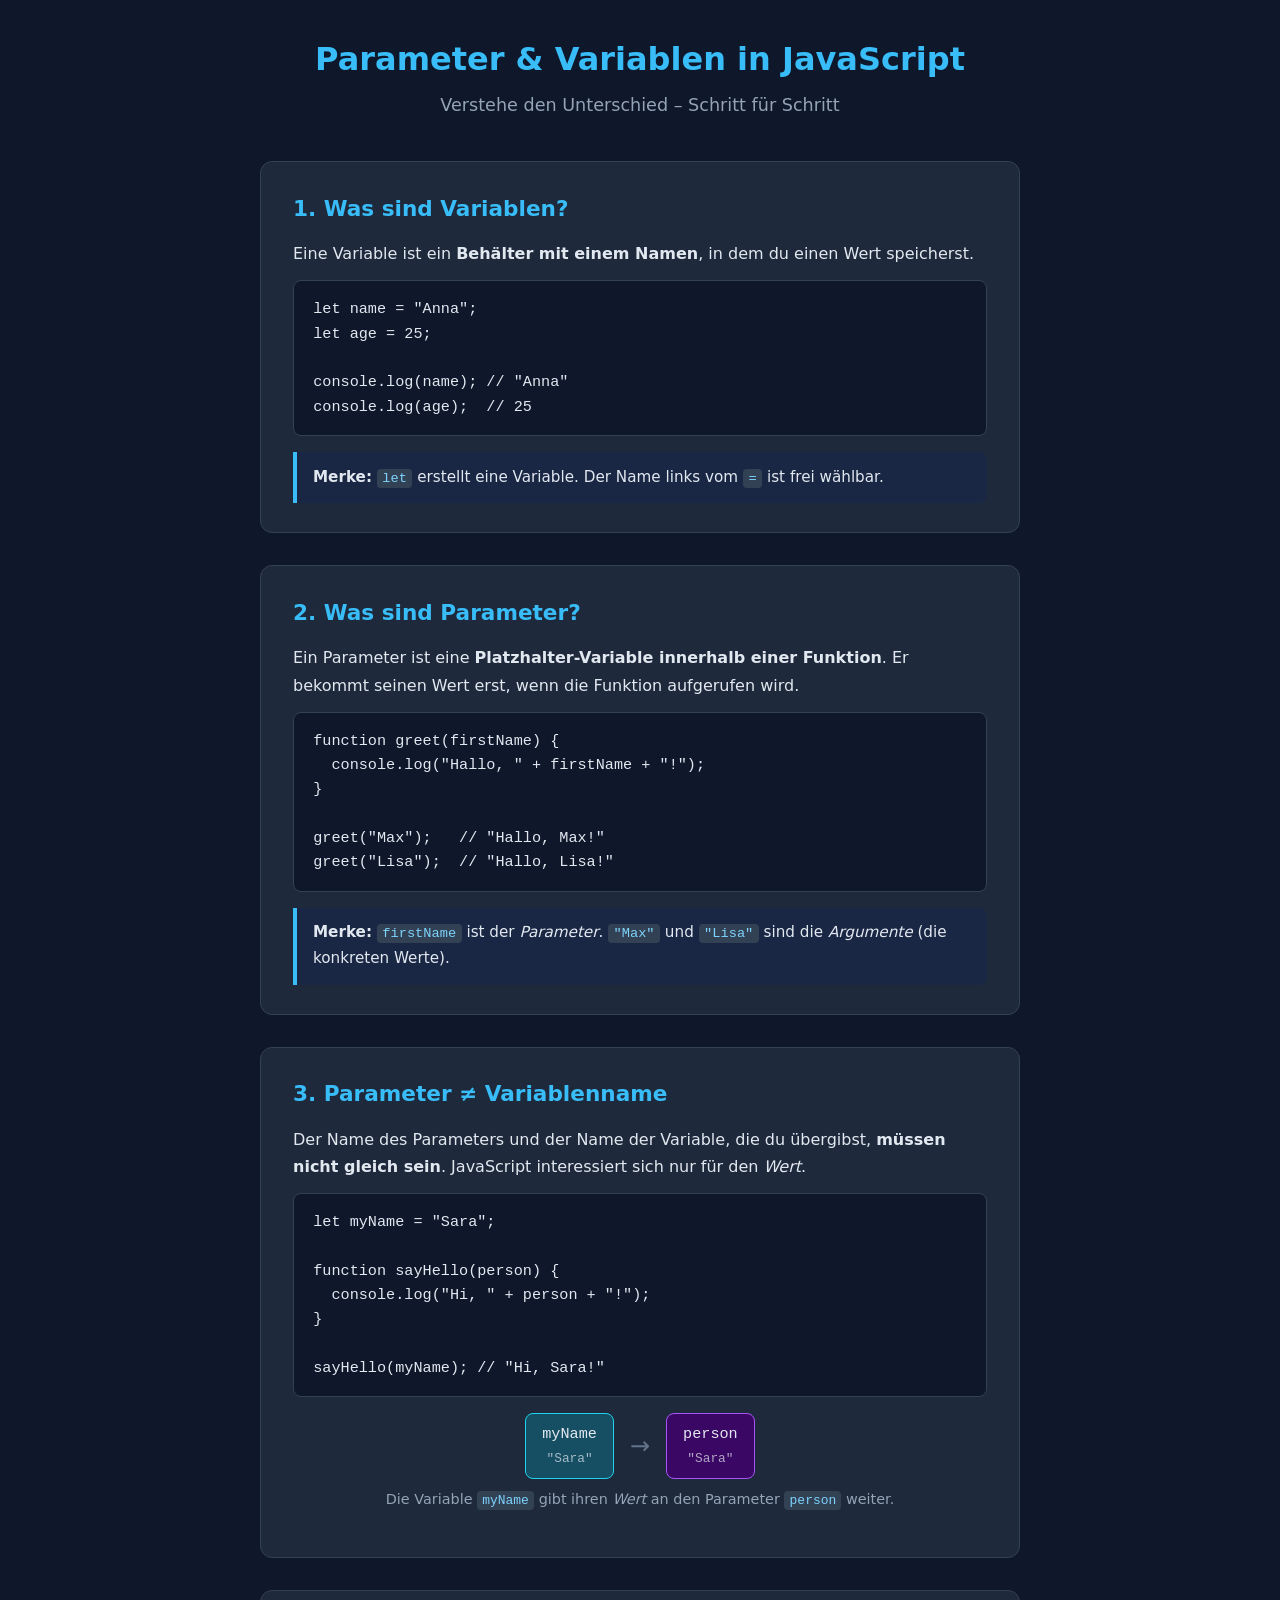
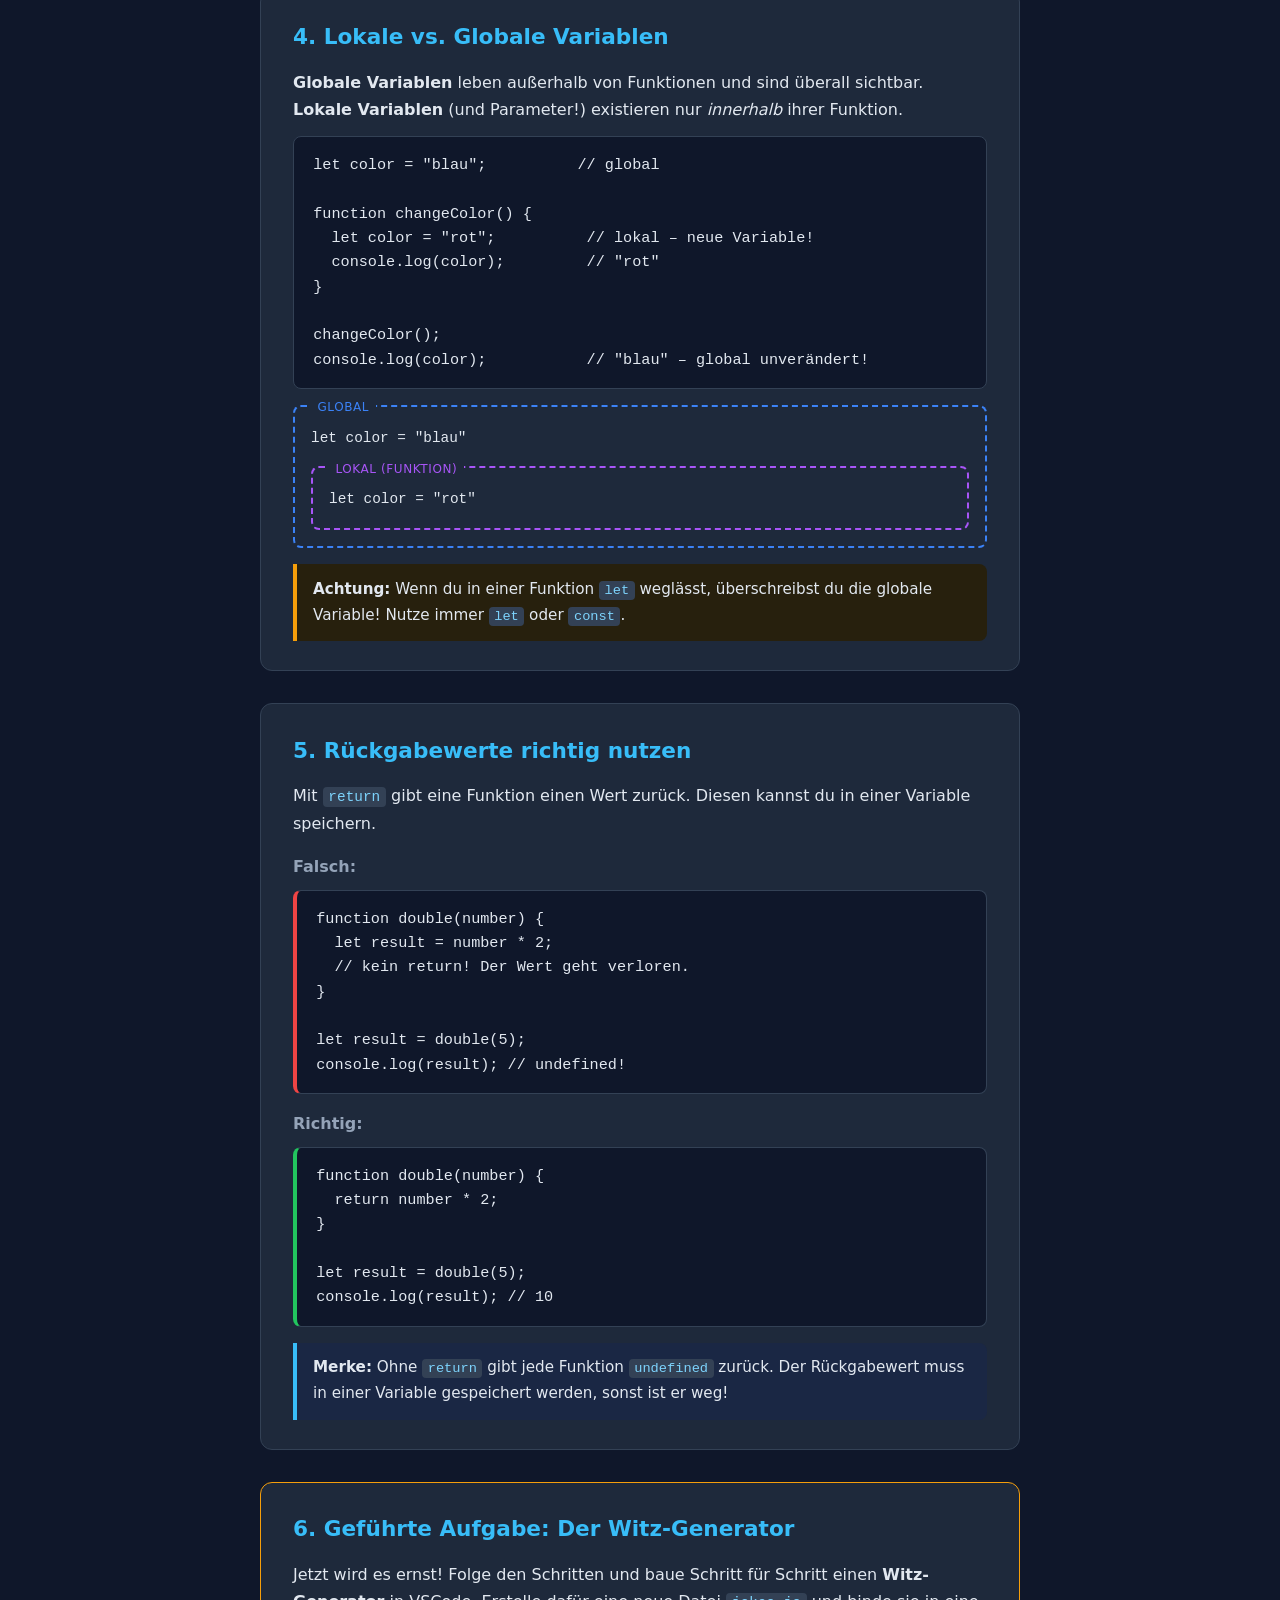
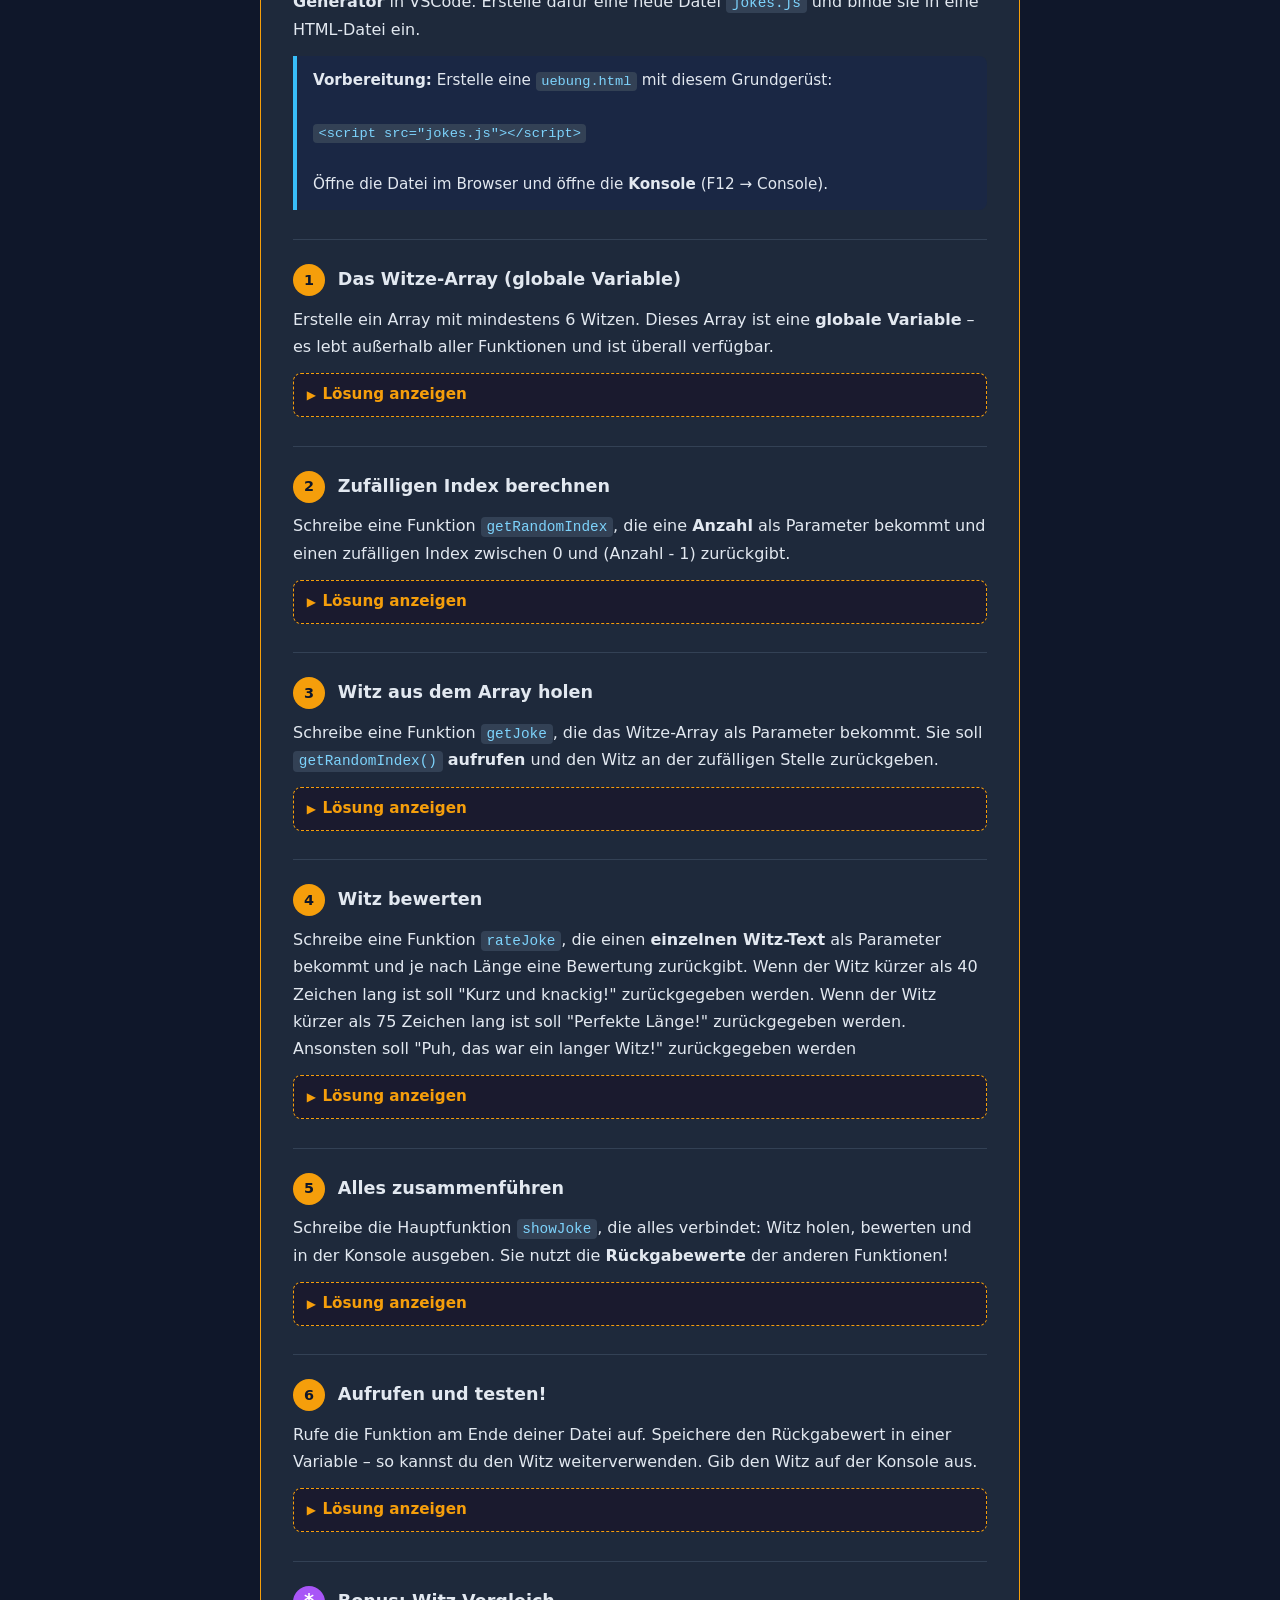
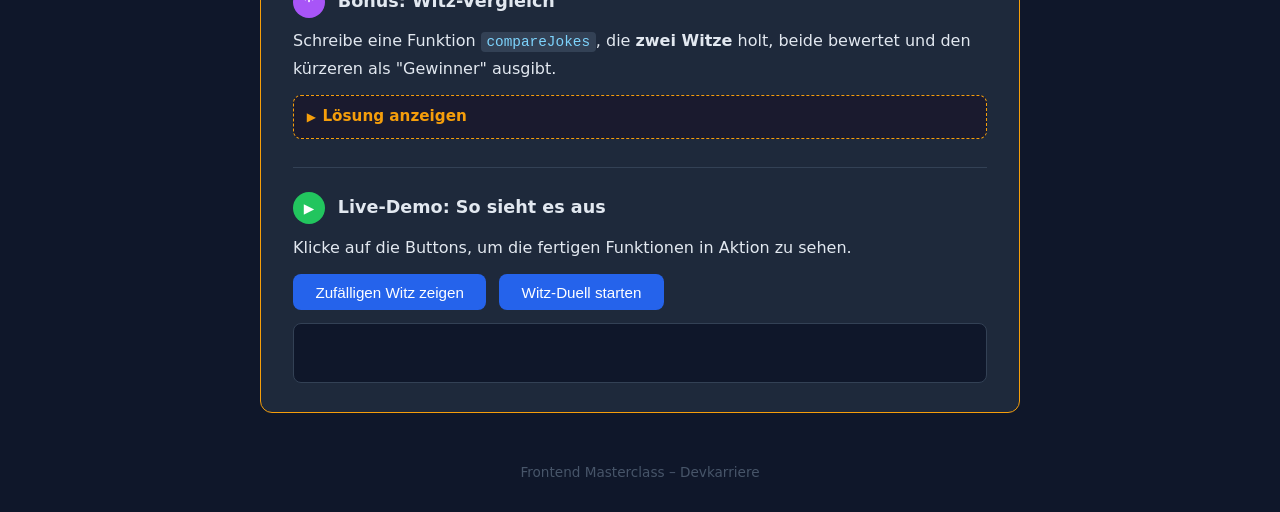
==== Parameters/index.html @ 8b251b3a "feat: Add new trainings tasks" ====
<!doctype html>
<html lang="de">
  <head>
    <meta charset="UTF-8" />
    <meta name="viewport" content="width=device-width, initial-scale=1.0" />
    <title>Parameter & Variablen in JavaScript</title>
    <link rel="stylesheet" href="style.css" />
  </head>
  <body>
    <header>
      <h1>Parameter & Variablen in JavaScript</h1>
      <p class="subtitle">
        Verstehe den Unterschied &ndash; Schritt für Schritt
      </p>
    </header>

    <main>
      <!-- Sektion 1: Was sind Variablen? -->
      <section class="card">
        <h2>1. Was sind Variablen?</h2>
        <p>
          Eine Variable ist ein <strong>Behälter mit einem Namen</strong>, in
          dem du einen Wert speicherst.
        </p>
        <pre><code>let name = "Anna";
let age = 25;

console.log(name); // "Anna"
console.log(age);  // 25</code></pre>
        <div class="hint">
          <strong>Merke:</strong> <code>let</code> erstellt eine Variable. Der
          Name links vom <code>=</code> ist frei wählbar.
        </div>
      </section>

      <!-- Sektion 2: Was sind Parameter? -->
      <section class="card">
        <h2>2. Was sind Parameter?</h2>
        <p>
          Ein Parameter ist eine
          <strong>Platzhalter-Variable innerhalb einer Funktion</strong>. Er
          bekommt seinen Wert erst, wenn die Funktion aufgerufen wird.
        </p>
        <pre><code>function greet(firstName) {
  console.log("Hallo, " + firstName + "!");
}

greet("Max");   // "Hallo, Max!"
greet("Lisa");  // "Hallo, Lisa!"</code></pre>
        <div class="hint">
          <strong>Merke:</strong> <code>firstName</code> ist der
          <em>Parameter</em>. <code>"Max"</code> und <code>"Lisa"</code> sind
          die <em>Argumente</em> (die konkreten Werte).
        </div>
      </section>

      <!-- Sektion 3: Namen müssen NICHT gleich sein -->
      <section class="card">
        <h2>3. Parameter &ne; Variablenname</h2>
        <p>
          Der Name des Parameters und der Name der Variable, die du übergibst,
          <strong>müssen nicht gleich sein</strong>. JavaScript interessiert
          sich nur für den <em>Wert</em>.
        </p>
        <pre><code>let myName = "Sara";

function sayHello(person) {
  console.log("Hi, " + person + "!");
}

sayHello(myName); // "Hi, Sara!"</code></pre>
        <div class="visual">
          <div class="flow">
            <span class="tag var">myName <small>"Sara"</small></span>
            <span class="arrow">&rarr;</span>
            <span class="tag param">person <small>"Sara"</small></span>
          </div>
          <p class="caption">
            Die Variable <code>myName</code> gibt ihren <em>Wert</em> an den
            Parameter <code>person</code> weiter.
          </p>
        </div>
      </section>

      <!-- Sektion 4: Lokale vs. Globale Variablen -->
      <section class="card">
        <h2>4. Lokale vs. Globale Variablen</h2>
        <p>
          <strong>Globale Variablen</strong> leben außerhalb von Funktionen und
          sind überall sichtbar.<br />
          <strong>Lokale Variablen</strong> (und Parameter!) existieren nur
          <em>innerhalb</em> ihrer Funktion.
        </p>
        <pre><code>let color = "blau";          // global

function changeColor() {
  let color = "rot";          // lokal &ndash; neue Variable!
  console.log(color);         // "rot"
}

changeColor();
console.log(color);           // "blau" &ndash; global unverändert!</code></pre>

        <div class="scope-demo">
          <div class="scope global">
            <span class="label">Global</span>
            <code>let color = "blau"</code>
            <div class="scope local">
              <span class="label">Lokal (Funktion)</span>
              <code>let color = "rot"</code>
            </div>
          </div>
        </div>

        <div class="hint warning">
          <strong>Achtung:</strong> Wenn du in einer Funktion
          <code>let</code> weglässt, überschreibst du die globale Variable!
          Nutze immer <code>let</code> oder <code>const</code>.
        </div>
      </section>

      <!-- Sektion 5: Rückgabewerte -->
      <section class="card">
        <h2>5. Rückgabewerte richtig nutzen</h2>
        <p>
          Mit <code>return</code> gibt eine Funktion einen Wert zurück. Diesen
          kannst du in einer Variable speichern.
        </p>

        <h3>Falsch:</h3>
        <pre class="wrong"><code>function double(number) {
  let result = number * 2;
  // kein return! Der Wert geht verloren.
}

let result = double(5);
console.log(result); // undefined!</code></pre>

        <h3>Richtig:</h3>
        <pre class="right"><code>function double(number) {
  return number * 2;
}

let result = double(5);
console.log(result); // 10</code></pre>

        <div class="hint">
          <strong>Merke:</strong> Ohne <code>return</code> gibt jede Funktion
          <code>undefined</code> zurück. Der Rückgabewert muss in einer Variable
          gespeichert werden, sonst ist er weg!
        </div>
      </section>

      <!-- Sektion 6: Große geführte Aufgabe -->
      <section class="card exercise">
        <h2>6. Geführte Aufgabe: Der Witz-Generator</h2>
        <p>
          Jetzt wird es ernst! Folge den Schritten und baue Schritt für Schritt
          einen <strong>Witz-Generator</strong> in VSCode. Erstelle dafür eine
          neue Datei <code>jokes.js</code> und binde sie in eine HTML-Datei ein.
        </p>

        <div class="hint">
          <strong>Vorbereitung:</strong> Erstelle eine
          <code>uebung.html</code> mit diesem Grundgerüst:<br /><br />
          <code>&lt;script src="jokes.js"&gt;&lt;/script&gt;</code><br /><br />
          Öffne die Datei im Browser und öffne die <strong>Konsole</strong> (F12
          &rarr; Console).
        </div>

        <!-- Schritt 1 -->
        <div class="step">
          <div class="step-header">
            <span class="step-number">1</span>
            <h3>Das Witze-Array (globale Variable)</h3>
          </div>
          <p>
            Erstelle ein Array mit mindestens 6 Witzen. Dieses Array ist eine
            <strong>globale Variable</strong> &ndash; es lebt außerhalb aller
            Funktionen und ist überall verfügbar.
          </p>
          <details class="solution">
            <summary>Lösung anzeigen</summary>
            <pre><code>const jokes = [
  "Warum können Geister nicht lügen? Man kann durch sie hindurchsehen.",
  "Ich wollte einen Witz über Pizza machen... aber der ist zu cheesy.",
  "Warum trinken Programmierer Tee? Weil Java schon vergeben ist.",
  "Was macht ein Pirat am Computer? Er drückt die Enter-Taste.",
  "Treffen sich zwei Wände. Sagt die eine: Wir sehen uns an der Ecke!",
  "Warum hat der Mathematiker Angst vor negativen Zahlen? Er kann einfach nicht ohne sie leben."
];</code></pre>
            <div class="hint">
              <strong>Beachte:</strong> <code>const</code> statt
              <code>let</code> &ndash; das Array soll nicht neu zugewiesen
              werden. Die Inhalte können trotzdem geändert werden.
            </div>
          </details>
        </div>

        <!-- Schritt 2 -->
        <div class="step">
          <div class="step-header">
            <span class="step-number">2</span>
            <h3>Zufälligen Index berechnen</h3>
          </div>
          <p>
            Schreibe eine Funktion <code>getRandomIndex</code>, die eine
            <strong>Anzahl</strong> als Parameter bekommt und einen zufälligen
            Index zwischen 0 und (Anzahl - 1) zurückgibt.
          </p>
          <details class="solution">
            <summary>Lösung anzeigen</summary>
            <pre><code>function getRandomIndex(count) {
  let index = Math.floor(Math.random() * count);
  return index;
}</code></pre>
            <div class="visual">
              <div class="flow">
                <span class="tag var">jokes.length <small>6</small></span>
                <span class="arrow">&rarr;</span>
                <span class="tag param">count <small>6</small></span>
                <span class="arrow">&rarr;</span>
                <span class="tag return-tag">return <small>z.B. 3</small></span>
              </div>
              <p class="caption">
                Die Variable <code>jokes.length</code> wird zum Parameter
                <code>count</code>. Anderer Name, gleicher Wert!
              </p>
            </div>
          </details>
        </div>

        <!-- Schritt 3 -->
        <div class="step">
          <div class="step-header">
            <span class="step-number">3</span>
            <h3>Witz aus dem Array holen</h3>
          </div>
          <p>
            Schreibe eine Funktion <code>getJoke</code>, die das Witze-Array als
            Parameter bekommt. Sie soll <code>getRandomIndex()</code>
            <strong>aufrufen</strong> und den Witz an der zufälligen Stelle
            zurückgeben.
          </p>
          <details class="solution">
            <summary>Lösung anzeigen</summary>
            <pre><code>function getJoke(jokeList) {
  let index = getRandomIndex(jokeList.length);
  let selectedJoke = jokeList[index];
  return selectedJoke;
}</code></pre>
            <div class="hint">
              <strong>Wichtig:</strong> Hier ruft eine Funktion eine
              <em>andere Funktion</em> auf! Der
              <strong>Rückgabewert</strong> von
              <code>getRandomIndex()</code> wird in der lokalen Variable
              <code>index</code> gespeichert. Beachte auch: der Parameter heißt
              <code>jokeList</code>, nicht <code>jokes</code>!
            </div>
          </details>
        </div>

        <!-- Schritt 4 -->
        <div class="step">
          <div class="step-header">
            <span class="step-number">4</span>
            <h3>Witz bewerten</h3>
          </div>
          <p>
            Schreibe eine Funktion <code>rateJoke</code>, die einen
            <strong>einzelnen Witz-Text</strong> als Parameter bekommt und je
            nach Länge eine Bewertung zurückgibt. Wenn der Witz kürzer als 40
            Zeichen lang ist soll "Kurz und knackig!" zurückgegeben werden. Wenn
            der Witz kürzer als 75 Zeichen lang ist soll "Perfekte Länge!"
            zurückgegeben werden. Ansonsten soll "Puh, das war ein langer Witz!"
            zurückgegeben werden
          </p>
          <details class="solution">
            <summary>Lösung anzeigen</summary>
            <pre><code>function rateJoke(jokeText) {
  let jokeLength = jokeText.length;

  if (jokeLength &lt; 40) {
    return "Kurz und knackig!";
  } else if (jokeLength &lt; 75) {
    return "Perfekte Länge!";
  } else {
    return "Puh, das war ein langer Witz!";
  }
}</code></pre>
            <div class="hint">
              <strong>Beachte:</strong> Der Parameter heißt
              <code>jokeText</code> &ndash; nicht <code>joke</code> oder
              <code>jokes</code>. Der Name beschreibt, <em>was</em> die Funktion
              erwartet: einen einzelnen Text, kein ganzes Array.
            </div>
          </details>
        </div>

        <!-- Schritt 5 -->
        <div class="step">
          <div class="step-header">
            <span class="step-number">5</span>
            <h3>Alles zusammenführen</h3>
          </div>
          <p>
            Schreibe die Hauptfunktion <code>showJoke</code>, die alles
            verbindet: Witz holen, bewerten und in der Konsole ausgeben. Sie
            nutzt die <strong>Rückgabewerte</strong> der anderen Funktionen!
          </p>
          <details class="solution">
            <summary>Lösung anzeigen</summary>
            <pre><code>function showJoke(jokeList) {
  let joke = getJoke(jokeList);
  let rating = rateJoke(joke);

  console.log("=== Witz des Tages ===");
  console.log(joke);
  console.log("Bewertung: " + rating);
  console.log("Zeichenanzahl: " + joke.length);

  return joke;
}</code></pre>
            <div class="call-chain">
              <h4>Funktionsaufruf-Kette:</h4>
              <div class="chain">
                <div class="chain-item main-fn">
                  showJoke(jokes)
                  <div class="chain-item sub-fn">
                    getJoke(jokeList)
                    <div class="chain-item sub-fn-deep">
                      getRandomIndex(jokeList.length)
                    </div>
                  </div>
                  <div class="chain-item sub-fn">rateJoke(joke)</div>
                </div>
              </div>
            </div>
          </details>
        </div>

        <!-- Schritt 6 -->
        <div class="step">
          <div class="step-header">
            <span class="step-number">6</span>
            <h3>Aufrufen und testen!</h3>
          </div>
          <p>
            Rufe die Funktion am Ende deiner Datei auf. Speichere den
            Rückgabewert in einer Variable &ndash; so kannst du den Witz
            weiterverwenden. Gib den Witz auf der Konsole aus.
          </p>
          <details class="solution">
            <summary>Lösung anzeigen</summary>
            <pre><code>// Einmal aufrufen
let myJoke = showJoke(jokes);

// Den Rückgabewert weiterverwenden
console.log("Gespeicherter Witz: " + myJoke);</code></pre>
            <div class="hint">
              <strong>Tipp:</strong> Lade die Seite mehrmals neu (F5) &ndash;
              jedes Mal kommt ein anderer Witz!
            </div>
          </details>
        </div>

        <!-- Schritt 7: Bonusaufgabe -->
        <div class="step">
          <div class="step-header">
            <span class="step-number bonus-icon">*</span>
            <h3>Bonus: Witz-Vergleich</h3>
          </div>
          <p>
            Schreibe eine Funktion <code>compareJokes</code>, die
            <strong>zwei Witze</strong> holt, beide bewertet und den kürzeren
            als "Gewinner" ausgibt.
          </p>
          <details class="solution">
            <summary>Lösung anzeigen</summary>
            <pre><code>function compareJokes(jokeList) {
  let joke1 = getJoke(jokeList);
  let joke2 = getJoke(jokeList);

  let rating1 = rateJoke(joke1);
  let rating2 = rateJoke(joke2);

  console.log("--- Witz-Duell ---");
  console.log("Witz 1: " + joke1);
  console.log("  → " + rating1);
  console.log("Witz 2: " + joke2);
  console.log("  → " + rating2);

  if (joke1.length &lt; joke2.length) {
    console.log("Gewinner: Witz 1 (kürzer!)");
    return joke1;
  } else {
    console.log("Gewinner: Witz 2 (kürzer!)");
    return joke2;
  }
}

compareJokes(jokes);</code></pre>
          </details>
        </div>

        <!-- Live-Demo -->
        <div class="step">
          <div class="step-header">
            <span class="step-number demo-icon">&#9654;</span>
            <h3>Live-Demo: So sieht es aus</h3>
          </div>
          <p>
            Klicke auf die Buttons, um die fertigen Funktionen in Aktion zu
            sehen.
          </p>
          <div class="demo-buttons">
            <button id="run-joke">Zufälligen Witz zeigen</button>
            <button id="run-compare">Witz-Duell starten</button>
          </div>
          <div id="joke-output" class="output"></div>

          <div id="joke-visual" class="witz-display hidden">
            <div class="witz-bubble">
              <span id="joke-text-display"></span>
            </div>
            <div class="witz-meta">
              <span id="joke-rating" class="badge"></span>
              <span id="joke-length" class="badge badge-gray"></span>
            </div>
          </div>
        </div>
      </section>
    </main>

    <footer>
      <p>Frontend Masterclass &ndash; Devkarriere</p>
    </footer>

    <script src="script.js"></script>
  </body>
</html>
---- Parameters/style.css ----
* {
  margin: 0;
  padding: 0;
  box-sizing: border-box;
}

body {
  font-family: "Segoe UI", system-ui, -apple-system, sans-serif;
  background: #0f172a;
  color: #e2e8f0;
  line-height: 1.7;
  padding: 2rem 1rem;
}

header {
  text-align: center;
  margin-bottom: 2.5rem;
}

header h1 {
  font-size: 2rem;
  color: #38bdf8;
}

.subtitle {
  color: #94a3b8;
  font-size: 1.1rem;
  margin-top: 0.3rem;
}

main {
  max-width: 760px;
  margin: 0 auto;
  display: flex;
  flex-direction: column;
  gap: 2rem;
}

/* Cards */
.card {
  background: #1e293b;
  border-radius: 12px;
  padding: 1.8rem 2rem;
  border: 1px solid #334155;
}

.card h2 {
  color: #38bdf8;
  font-size: 1.35rem;
  margin-bottom: 0.8rem;
}

.card h3 {
  margin-top: 1rem;
  margin-bottom: 0.3rem;
  font-size: 1rem;
  color: #94a3b8;
}

.card p {
  margin-bottom: 0.8rem;
}

/* Code blocks */
pre {
  background: #0f172a;
  border: 1px solid #334155;
  border-radius: 8px;
  padding: 1rem 1.2rem;
  overflow-x: auto;
  margin: 0.6rem 0 1rem;
  font-size: 0.95rem;
  line-height: 1.6;
}

pre.wrong {
  border-left: 4px solid #ef4444;
}

pre.right {
  border-left: 4px solid #22c55e;
}

code {
  font-family: "Fira Code", "Cascadia Code", "JetBrains Mono", monospace;
  color: #e2e8f0;
}

p code,
.hint code,
.caption code {
  background: #334155;
  padding: 0.15em 0.4em;
  border-radius: 4px;
  font-size: 0.9em;
  color: #7dd3fc;
}

/* Hints */
.hint {
  background: #1a2744;
  border-left: 4px solid #38bdf8;
  padding: 0.8rem 1rem;
  border-radius: 0 8px 8px 0;
  margin-top: 0.5rem;
  font-size: 0.95rem;
}

.hint.warning {
  border-left-color: #f59e0b;
  background: #27200d;
}

/* Visual: flow diagram */
.visual {
  text-align: center;
  margin: 1rem 0;
}

.flow {
  display: flex;
  align-items: center;
  justify-content: center;
  gap: 1rem;
  flex-wrap: wrap;
}

.tag {
  display: inline-block;
  padding: 0.5rem 1rem;
  border-radius: 8px;
  font-family: monospace;
  font-size: 0.95rem;
}

.tag small {
  display: block;
  font-size: 0.8rem;
  opacity: 0.7;
}

.tag.var {
  background: #164e63;
  border: 1px solid #22d3ee;
}

.tag.param {
  background: #3b0764;
  border: 1px solid #a855f7;
}

.arrow {
  font-size: 1.5rem;
  color: #64748b;
}

.caption {
  font-size: 0.9rem;
  color: #94a3b8;
  margin-top: 0.5rem;
}

/* Scope visualisation */
.scope-demo {
  margin: 1rem 0;
}

.scope {
  border-radius: 8px;
  padding: 1rem;
  position: relative;
}

.scope .label {
  position: absolute;
  top: -0.6rem;
  left: 1rem;
  background: #1e293b;
  padding: 0 0.4rem;
  font-size: 0.75rem;
  text-transform: uppercase;
  letter-spacing: 0.05em;
}

.scope.global {
  border: 2px dashed #3b82f6;
}

.scope.global > .label {
  color: #3b82f6;
}

.scope.local {
  border: 2px dashed #a855f7;
  margin-top: 1rem;
}

.scope.local > .label {
  color: #a855f7;
}

.scope code {
  font-size: 0.9rem;
}

/* Demo area */
.demo-area {
  margin-top: 0.5rem;
}

button {
  background: #2563eb;
  color: white;
  border: none;
  padding: 0.6rem 1.4rem;
  border-radius: 8px;
  font-size: 0.95rem;
  cursor: pointer;
  transition: background 0.2s;
}

button:hover {
  background: #1d4ed8;
}

.output {
  background: #0f172a;
  border: 1px solid #334155;
  border-radius: 8px;
  padding: 1rem;
  margin-top: 0.8rem;
  min-height: 60px;
  font-family: monospace;
  font-size: 0.9rem;
  white-space: pre-wrap;
  color: #a3e635;
}

/* Textarea (Übung) */
textarea {
  width: 100%;
  background: #0f172a;
  color: #e2e8f0;
  border: 1px solid #334155;
  border-radius: 8px;
  padding: 1rem;
  font-family: "Fira Code", "Cascadia Code", monospace;
  font-size: 0.9rem;
  resize: vertical;
  line-height: 1.6;
  margin-bottom: 0.5rem;
}

textarea:focus {
  outline: none;
  border-color: #38bdf8;
}

/* ============================
   Geführte Aufgabe: Steps
   ============================ */
.exercise {
  border-color: #f59e0b;
}

/* Ausklappbare Lösungen */
details.solution {
  margin-top: 0.8rem;
}

details.solution summary {
  cursor: pointer;
  color: #f59e0b;
  font-weight: 600;
  font-size: 0.95rem;
  padding: 0.5rem 0.8rem;
  background: #1a1a2e;
  border: 1px dashed #f59e0b;
  border-radius: 8px;
  list-style: none;
  user-select: none;
  transition: background 0.2s;
}

details.solution summary::-webkit-details-marker {
  display: none;
}

details.solution summary::before {
  content: "▶ ";
  font-size: 0.75rem;
  margin-right: 0.4rem;
  display: inline-block;
  transition: transform 0.2s;
}

details.solution[open] summary::before {
  content: "▼ ";
}

details.solution summary:hover {
  background: #27200d;
}

details.solution[open] summary {
  border-radius: 8px 8px 0 0;
  border-bottom: none;
}

details.solution > pre,
details.solution > .hint,
details.solution > .visual,
details.solution > .call-chain {
  border-top: none;
  margin-top: 0;
}

.step {
  margin-top: 1.8rem;
  padding-top: 1.5rem;
  border-top: 1px solid #334155;
}

.step:first-of-type {
  border-top: none;
  margin-top: 1rem;
}

.step-header {
  display: flex;
  align-items: center;
  gap: 0.8rem;
  margin-bottom: 0.6rem;
}

.step-header h3 {
  margin: 0;
  color: #e2e8f0;
  font-size: 1.1rem;
}

.step-number {
  display: flex;
  align-items: center;
  justify-content: center;
  width: 2rem;
  height: 2rem;
  border-radius: 50%;
  background: #f59e0b;
  color: #0f172a;
  font-weight: 700;
  font-size: 0.9rem;
  flex-shrink: 0;
}

.step-number.bonus-icon {
  background: #a855f7;
  color: white;
  font-size: 1.2rem;
}

.step-number.demo-icon {
  background: #22c55e;
  color: white;
  font-size: 0.85rem;
}

/* Return value tag */
.tag.return-tag {
  background: #14532d;
  border: 1px solid #22c55e;
}

/* Call chain visualisation */
.call-chain {
  margin: 1rem 0;
}

.call-chain h4 {
  font-size: 0.85rem;
  color: #94a3b8;
  text-transform: uppercase;
  letter-spacing: 0.05em;
  margin-bottom: 0.6rem;
}

.chain-item {
  font-family: "Fira Code", "Cascadia Code", monospace;
  font-size: 0.85rem;
  padding: 0.5rem 0.8rem;
  border-radius: 6px;
  margin-top: 0.4rem;
}

.chain-item.main-fn {
  background: #1a2744;
  border-left: 3px solid #3b82f6;
  padding-left: 1rem;
}

.chain-item.sub-fn {
  background: #1e1338;
  border-left: 3px solid #a855f7;
  margin-left: 1rem;
  padding-left: 1rem;
}

.chain-item.sub-fn-deep {
  background: #182524;
  border-left: 3px solid #22c55e;
  margin-left: 1rem;
  padding-left: 1rem;
}

/* Demo buttons */
.demo-buttons {
  display: flex;
  gap: 0.8rem;
  flex-wrap: wrap;
  margin-bottom: 0.3rem;
}

/* Witz visual display */
.witz-display {
  margin-top: 1rem;
  text-align: center;
}

.witz-display.hidden {
  display: none;
}

.witz-bubble {
  background: #1a2744;
  border: 2px solid #f59e0b;
  border-radius: 16px;
  padding: 1.2rem 1.5rem;
  position: relative;
  font-size: 1.05rem;
  line-height: 1.6;
  color: #fef3c7;
}

.witz-bubble::after {
  content: "";
  position: absolute;
  bottom: -12px;
  left: 2rem;
  width: 0;
  height: 0;
  border-left: 12px solid transparent;
  border-right: 12px solid transparent;
  border-top: 12px solid #f59e0b;
}

.witz-meta {
  display: flex;
  justify-content: center;
  gap: 0.6rem;
  margin-top: 1.2rem;
}

.badge {
  display: inline-block;
  padding: 0.3rem 0.8rem;
  border-radius: 20px;
  font-size: 0.8rem;
  font-weight: 600;
}

.badge-blue {
  background: #1e3a5f;
  color: #7dd3fc;
}

.badge-green {
  background: #14532d;
  color: #86efac;
}

.badge-orange {
  background: #451a03;
  color: #fdba74;
}

.badge-gray {
  background: #334155;
  color: #94a3b8;
}

/* Footer */
footer {
  text-align: center;
  margin-top: 3rem;
  color: #475569;
  font-size: 0.85rem;
}
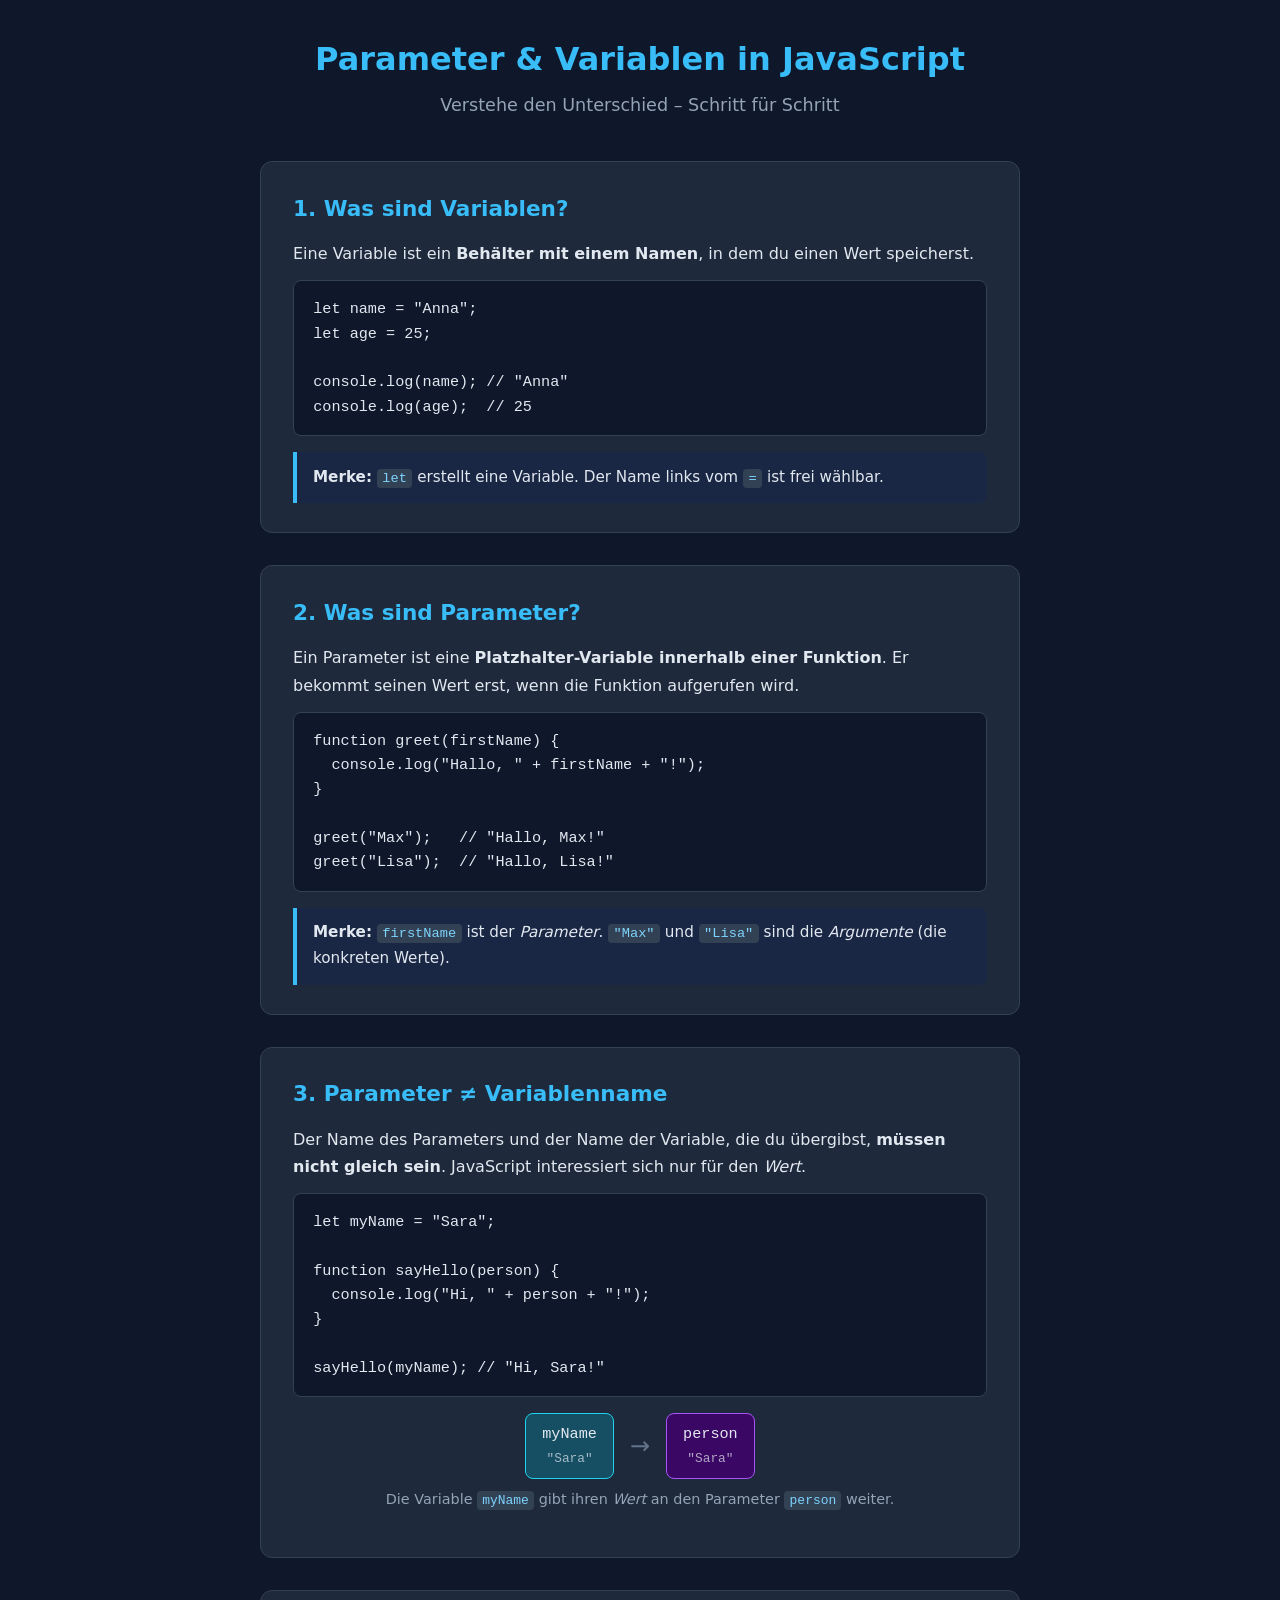
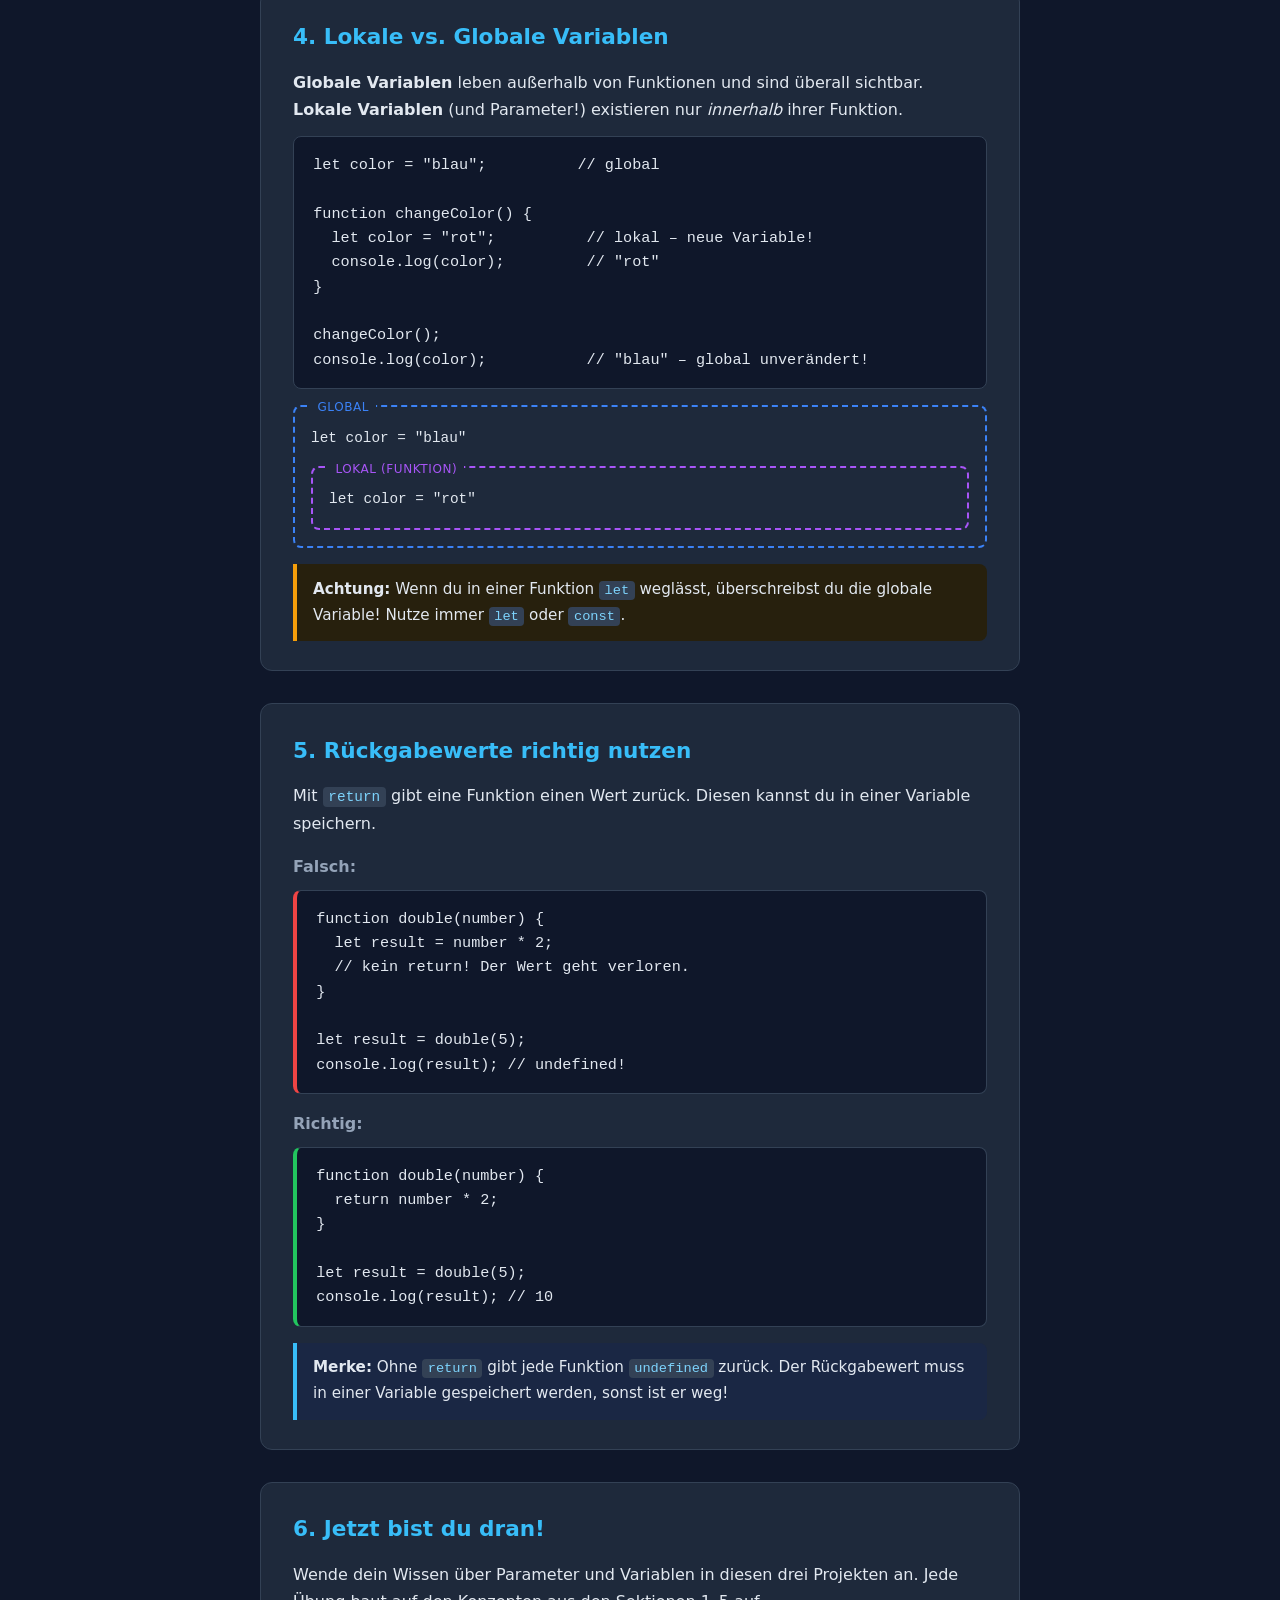
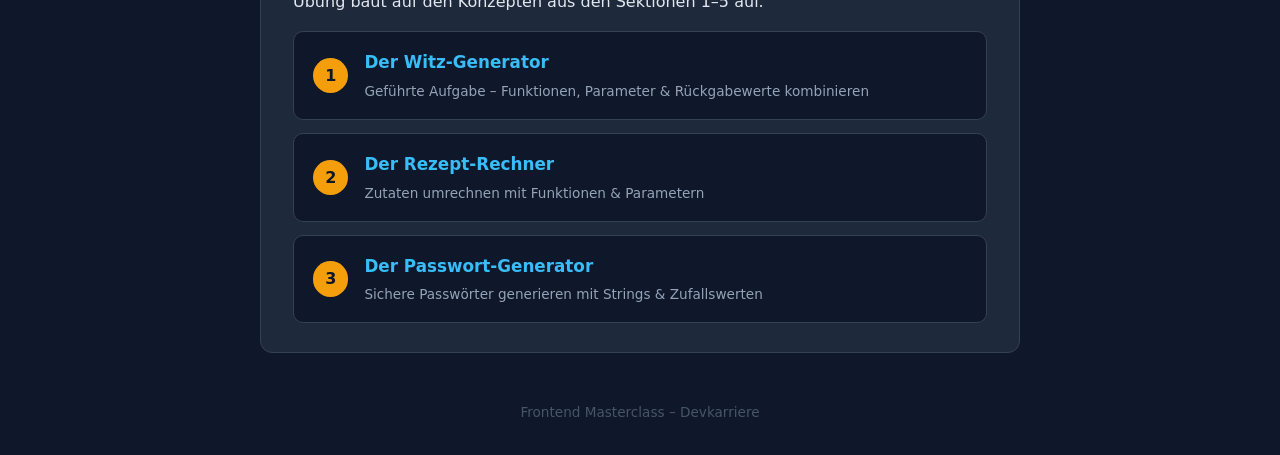
==== commit 126c7d4e: "feat: Separate tasks from learning material" ====
--- a/Parameters/index.html
+++ b/Parameters/index.html
@@ -151,283 +151,36 @@
         </div>
       </section>
 
-      <!-- Sektion 6: Große geführte Aufgabe -->
-      <section class="card exercise">
-        <h2>6. Geführte Aufgabe: Der Witz-Generator</h2>
+      <!-- Übungen -->
+      <section class="card">
+        <h2>6. Jetzt bist du dran!</h2>
         <p>
-          Jetzt wird es ernst! Folge den Schritten und baue Schritt für Schritt
-          einen <strong>Witz-Generator</strong> in VSCode. Erstelle dafür eine
-          neue Datei <code>jokes.js</code> und binde sie in eine HTML-Datei ein.
+          Wende dein Wissen über Parameter und Variablen in diesen drei
+          Projekten an. Jede Übung baut auf den Konzepten aus den
+          Sektionen 1&ndash;5 auf.
         </p>
-
-        <div class="hint">
-          <strong>Vorbereitung:</strong> Erstelle eine
-          <code>uebung.html</code> mit diesem Grundgerüst:<br /><br />
-          <code>&lt;script src="jokes.js"&gt;&lt;/script&gt;</code><br /><br />
-          Öffne die Datei im Browser und öffne die <strong>Konsole</strong> (F12
-          &rarr; Console).
-        </div>
-
-        <!-- Schritt 1 -->
-        <div class="step">
-          <div class="step-header">
-            <span class="step-number">1</span>
-            <h3>Das Witze-Array (globale Variable)</h3>
-          </div>
-          <p>
-            Erstelle ein Array mit mindestens 6 Witzen. Dieses Array ist eine
-            <strong>globale Variable</strong> &ndash; es lebt außerhalb aller
-            Funktionen und ist überall verfügbar.
-          </p>
-          <details class="solution">
-            <summary>Lösung anzeigen</summary>
-            <pre><code>const jokes = [
-  "Warum können Geister nicht lügen? Man kann durch sie hindurchsehen.",
-  "Ich wollte einen Witz über Pizza machen... aber der ist zu cheesy.",
-  "Warum trinken Programmierer Tee? Weil Java schon vergeben ist.",
-  "Was macht ein Pirat am Computer? Er drückt die Enter-Taste.",
-  "Treffen sich zwei Wände. Sagt die eine: Wir sehen uns an der Ecke!",
-  "Warum hat der Mathematiker Angst vor negativen Zahlen? Er kann einfach nicht ohne sie leben."
-];</code></pre>
-            <div class="hint">
-              <strong>Beachte:</strong> <code>const</code> statt
-              <code>let</code> &ndash; das Array soll nicht neu zugewiesen
-              werden. Die Inhalte können trotzdem geändert werden.
+        <div class="exercise-links">
+          <a href="witz-generator.html" class="exercise-link">
+            <span class="exercise-number">1</span>
+            <div>
+              <strong>Der Witz-Generator</strong>
+              <small>Geführte Aufgabe &ndash; Funktionen, Parameter &amp; Rückgabewerte kombinieren</small>
             </div>
-          </details>
-        </div>
-
-        <!-- Schritt 2 -->
-        <div class="step">
-          <div class="step-header">
-            <span class="step-number">2</span>
-            <h3>Zufälligen Index berechnen</h3>
-          </div>
-          <p>
-            Schreibe eine Funktion <code>getRandomIndex</code>, die eine
-            <strong>Anzahl</strong> als Parameter bekommt und einen zufälligen
-            Index zwischen 0 und (Anzahl - 1) zurückgibt.
-          </p>
-          <details class="solution">
-            <summary>Lösung anzeigen</summary>
-            <pre><code>function getRandomIndex(count) {
-  let index = Math.floor(Math.random() * count);
-  return index;
-}</code></pre>
-            <div class="visual">
-              <div class="flow">
-                <span class="tag var">jokes.length <small>6</small></span>
-                <span class="arrow">&rarr;</span>
-                <span class="tag param">count <small>6</small></span>
-                <span class="arrow">&rarr;</span>
-                <span class="tag return-tag">return <small>z.B. 3</small></span>
-              </div>
-              <p class="caption">
-                Die Variable <code>jokes.length</code> wird zum Parameter
-                <code>count</code>. Anderer Name, gleicher Wert!
-              </p>
+          </a>
+          <a href="rezept-rechner.html" class="exercise-link">
+            <span class="exercise-number">2</span>
+            <div>
+              <strong>Der Rezept-Rechner</strong>
+              <small>Zutaten umrechnen mit Funktionen &amp; Parametern</small>
             </div>
-          </details>
-        </div>
-
-        <!-- Schritt 3 -->
-        <div class="step">
-          <div class="step-header">
-            <span class="step-number">3</span>
-            <h3>Witz aus dem Array holen</h3>
-          </div>
-          <p>
-            Schreibe eine Funktion <code>getJoke</code>, die das Witze-Array als
-            Parameter bekommt. Sie soll <code>getRandomIndex()</code>
-            <strong>aufrufen</strong> und den Witz an der zufälligen Stelle
-            zurückgeben.
-          </p>
-          <details class="solution">
-            <summary>Lösung anzeigen</summary>
-            <pre><code>function getJoke(jokeList) {
-  let index = getRandomIndex(jokeList.length);
-  let selectedJoke = jokeList[index];
-  return selectedJoke;
-}</code></pre>
-            <div class="hint">
-              <strong>Wichtig:</strong> Hier ruft eine Funktion eine
-              <em>andere Funktion</em> auf! Der
-              <strong>Rückgabewert</strong> von
-              <code>getRandomIndex()</code> wird in der lokalen Variable
-              <code>index</code> gespeichert. Beachte auch: der Parameter heißt
-              <code>jokeList</code>, nicht <code>jokes</code>!
+          </a>
+          <a href="passwort-generator.html" class="exercise-link">
+            <span class="exercise-number">3</span>
+            <div>
+              <strong>Der Passwort-Generator</strong>
+              <small>Sichere Passwörter generieren mit Strings &amp; Zufallswerten</small>
             </div>
-          </details>
-        </div>
-
-        <!-- Schritt 4 -->
-        <div class="step">
-          <div class="step-header">
-            <span class="step-number">4</span>
-            <h3>Witz bewerten</h3>
-          </div>
-          <p>
-            Schreibe eine Funktion <code>rateJoke</code>, die einen
-            <strong>einzelnen Witz-Text</strong> als Parameter bekommt und je
-            nach Länge eine Bewertung zurückgibt. Wenn der Witz kürzer als 40
-            Zeichen lang ist soll "Kurz und knackig!" zurückgegeben werden. Wenn
-            der Witz kürzer als 75 Zeichen lang ist soll "Perfekte Länge!"
-            zurückgegeben werden. Ansonsten soll "Puh, das war ein langer Witz!"
-            zurückgegeben werden
-          </p>
-          <details class="solution">
-            <summary>Lösung anzeigen</summary>
-            <pre><code>function rateJoke(jokeText) {
-  let jokeLength = jokeText.length;
-
-  if (jokeLength &lt; 40) {
-    return "Kurz und knackig!";
-  } else if (jokeLength &lt; 75) {
-    return "Perfekte Länge!";
-  } else {
-    return "Puh, das war ein langer Witz!";
-  }
-}</code></pre>
-            <div class="hint">
-              <strong>Beachte:</strong> Der Parameter heißt
-              <code>jokeText</code> &ndash; nicht <code>joke</code> oder
-              <code>jokes</code>. Der Name beschreibt, <em>was</em> die Funktion
-              erwartet: einen einzelnen Text, kein ganzes Array.
-            </div>
-          </details>
-        </div>
-
-        <!-- Schritt 5 -->
-        <div class="step">
-          <div class="step-header">
-            <span class="step-number">5</span>
-            <h3>Alles zusammenführen</h3>
-          </div>
-          <p>
-            Schreibe die Hauptfunktion <code>showJoke</code>, die alles
-            verbindet: Witz holen, bewerten und in der Konsole ausgeben. Sie
-            nutzt die <strong>Rückgabewerte</strong> der anderen Funktionen!
-          </p>
-          <details class="solution">
-            <summary>Lösung anzeigen</summary>
-            <pre><code>function showJoke(jokeList) {
-  let joke = getJoke(jokeList);
-  let rating = rateJoke(joke);
-
-  console.log("=== Witz des Tages ===");
-  console.log(joke);
-  console.log("Bewertung: " + rating);
-  console.log("Zeichenanzahl: " + joke.length);
-
-  return joke;
-}</code></pre>
-            <div class="call-chain">
-              <h4>Funktionsaufruf-Kette:</h4>
-              <div class="chain">
-                <div class="chain-item main-fn">
-                  showJoke(jokes)
-                  <div class="chain-item sub-fn">
-                    getJoke(jokeList)
-                    <div class="chain-item sub-fn-deep">
-                      getRandomIndex(jokeList.length)
-                    </div>
-                  </div>
-                  <div class="chain-item sub-fn">rateJoke(joke)</div>
-                </div>
-              </div>
-            </div>
-          </details>
-        </div>
-
-        <!-- Schritt 6 -->
-        <div class="step">
-          <div class="step-header">
-            <span class="step-number">6</span>
-            <h3>Aufrufen und testen!</h3>
-          </div>
-          <p>
-            Rufe die Funktion am Ende deiner Datei auf. Speichere den
-            Rückgabewert in einer Variable &ndash; so kannst du den Witz
-            weiterverwenden. Gib den Witz auf der Konsole aus.
-          </p>
-          <details class="solution">
-            <summary>Lösung anzeigen</summary>
-            <pre><code>// Einmal aufrufen
-let myJoke = showJoke(jokes);
-
-// Den Rückgabewert weiterverwenden
-console.log("Gespeicherter Witz: " + myJoke);</code></pre>
-            <div class="hint">
-              <strong>Tipp:</strong> Lade die Seite mehrmals neu (F5) &ndash;
-              jedes Mal kommt ein anderer Witz!
-            </div>
-          </details>
-        </div>
-
-        <!-- Schritt 7: Bonusaufgabe -->
-        <div class="step">
-          <div class="step-header">
-            <span class="step-number bonus-icon">*</span>
-            <h3>Bonus: Witz-Vergleich</h3>
-          </div>
-          <p>
-            Schreibe eine Funktion <code>compareJokes</code>, die
-            <strong>zwei Witze</strong> holt, beide bewertet und den kürzeren
-            als "Gewinner" ausgibt.
-          </p>
-          <details class="solution">
-            <summary>Lösung anzeigen</summary>
-            <pre><code>function compareJokes(jokeList) {
-  let joke1 = getJoke(jokeList);
-  let joke2 = getJoke(jokeList);
-
-  let rating1 = rateJoke(joke1);
-  let rating2 = rateJoke(joke2);
-
-  console.log("--- Witz-Duell ---");
-  console.log("Witz 1: " + joke1);
-  console.log("  → " + rating1);
-  console.log("Witz 2: " + joke2);
-  console.log("  → " + rating2);
-
-  if (joke1.length &lt; joke2.length) {
-    console.log("Gewinner: Witz 1 (kürzer!)");
-    return joke1;
-  } else {
-    console.log("Gewinner: Witz 2 (kürzer!)");
-    return joke2;
-  }
-}
-
-compareJokes(jokes);</code></pre>
-          </details>
-        </div>
-
-        <!-- Live-Demo -->
-        <div class="step">
-          <div class="step-header">
-            <span class="step-number demo-icon">&#9654;</span>
-            <h3>Live-Demo: So sieht es aus</h3>
-          </div>
-          <p>
-            Klicke auf die Buttons, um die fertigen Funktionen in Aktion zu
-            sehen.
-          </p>
-          <div class="demo-buttons">
-            <button id="run-joke">Zufälligen Witz zeigen</button>
-            <button id="run-compare">Witz-Duell starten</button>
-          </div>
-          <div id="joke-output" class="output"></div>
-
-          <div id="joke-visual" class="witz-display hidden">
-            <div class="witz-bubble">
-              <span id="joke-text-display"></span>
-            </div>
-            <div class="witz-meta">
-              <span id="joke-rating" class="badge"></span>
-              <span id="joke-length" class="badge badge-gray"></span>
-            </div>
-          </div>
+          </a>
         </div>
       </section>
     </main>
@@ -436,6 +189,5 @@
       <p>Frontend Masterclass &ndash; Devkarriere</p>
     </footer>
 
-    <script src="script.js"></script>
   </body>
 </html>
--- a/Parameters/style.css
+++ b/Parameters/style.css
@@ -488,6 +488,59 @@
   color: #94a3b8;
 }
 
+/* Exercise links */
+.exercise-links {
+  display: flex;
+  flex-direction: column;
+  gap: 0.8rem;
+  margin-top: 1rem;
+}
+
+.exercise-link {
+  display: flex;
+  align-items: center;
+  gap: 1rem;
+  background: #0f172a;
+  border: 1px solid #334155;
+  border-radius: 10px;
+  padding: 1rem 1.2rem;
+  text-decoration: none;
+  color: #e2e8f0;
+  transition: border-color 0.2s, background 0.2s;
+}
+
+.exercise-link:hover {
+  border-color: #f59e0b;
+  background: #1a2744;
+}
+
+.exercise-link strong {
+  display: block;
+  font-size: 1.05rem;
+  color: #38bdf8;
+}
+
+.exercise-link small {
+  display: block;
+  margin-top: 0.2rem;
+  color: #94a3b8;
+  font-size: 0.85rem;
+}
+
+.exercise-number {
+  display: flex;
+  align-items: center;
+  justify-content: center;
+  width: 2.2rem;
+  height: 2.2rem;
+  border-radius: 50%;
+  background: #f59e0b;
+  color: #0f172a;
+  font-weight: 700;
+  font-size: 1rem;
+  flex-shrink: 0;
+}
+
 /* Footer */
 footer {
   text-align: center;
